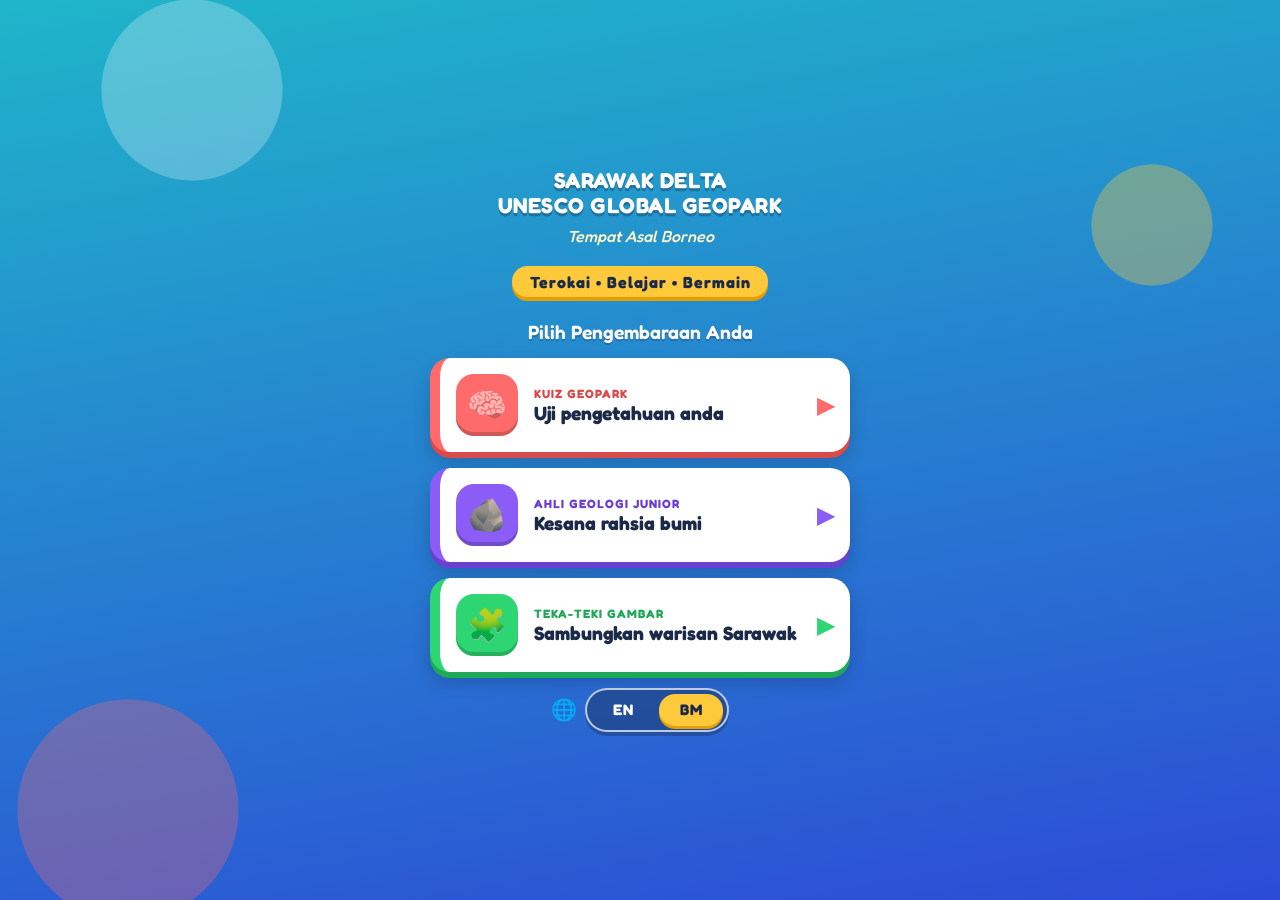
==== index-bm.html @ 1695d257 "added bm files" ====
<!DOCTYPE html>
<html lang="en">
<head>
    <meta charset="UTF-8">
    <meta name="viewport" content="width=device-width, initial-scale=1.0, maximum-scale=1.0, user-scalable=no">
    <title>Geopark Adventure</title>
    <link rel="stylesheet" href="style.css">
</head>
<body>
    <main class="home-page">
        <div class="home-logos">
            <img class="home-logo" src="images/swk-delta-logo.png" alt="Sarawak Delta Geopark logo" onerror="this.style.display='none'">
            <img class="home-logo" src="images/unesco-logo.png" alt="UNESCO logo" onerror="this.style.display='none'">
        </div>

        <h1 class="home-title">SARAWAK DELTA<br>UNESCO GLOBAL GEOPARK</h1>
        <h2 class="home-tagline">Tempat Asal Borneo</h2>
        <p class="home-badge">Terokai • Belajar • Bermain</p>

        <h3 class="home-subtitle">Pilih Pengembaraan Anda</h3>

        <nav class="card-list">
            <a class="home-link quiz" href="geoparkquiz-bm.html">
                <span class="card-icon" aria-hidden="true">🧠</span>
                <span class="card-text">
                    <span class="card-label">Kuiz Geopark</span>
                    <span class="card-title">Uji pengetahuan anda</span>
                </span>
                <span class="card-play" aria-hidden="true">▶</span>
            </a>

            <a class="home-link geologist" href="jrgeologist-bm.html">
                <span class="card-icon" aria-hidden="true">🪨</span>
                <span class="card-text">
                    <span class="card-label">Ahli Geologi Junior</span>
                    <span class="card-title">Kesana rahsia bumi</span>
                </span>
                <span class="card-play" aria-hidden="true">▶</span>
            </a>

            <a class="home-link puzzle" href="puzzle-bm.html">
                <span class="card-icon" aria-hidden="true">🧩</span>
                <span class="card-text">
                    <span class="card-label">Teka-Teki Gambar</span>
                    <span class="card-title">Sambungkan warisan Sarawak</span>
                </span>
                <span class="card-play" aria-hidden="true">▶</span>
            </a>
        </nav>

        <div class="lang-switch">
            <span class="lang-globe" aria-hidden="true">🌐</span>
            <div class="lang-toggle" role="group" aria-label="Language">
                <a class="lang-btn" href="index.html" lang="en" aria-current="true">EN</a>
                <a class="lang-btn active" href="index-bm.html" lang="ms">BM</a>
            </div>
        </div>
    </main>
</body>
</html>
---- style.css ----
/* ==========================================================
   Geopark Adventure - shared game styles (mobile first)
   ========================================================== */

@import url('https://fonts.googleapis.com/css2?family=Fredoka:wght@400;500;600;700&display=swap');

:root {
    --ink: #1b2a49;
    --ink-soft: #4a5a7a;
    --bg-top: #1fb5c9;
    --bg-bottom: #2d4bd6;
    --sun: #ffc93c;
    --sun-dark: #e59f00;
    --coral: #ff6b6b;
    --coral-dark: #d94a4a;
    --mint: #2ed573;
    --mint-dark: #1fa857;
    --sky: #3d8bfd;
    --sky-dark: #2467d1;
    --violet: #8b5cf6;
    --violet-dark: #6a3fd1;
    --card: #ffffff;
    --radius: 20px;
}

/* Reset & mobile touch optimisation */
* {
    user-select: none;
    -webkit-user-select: none;
    -webkit-tap-highlight-color: transparent;
    touch-action: manipulation;
    box-sizing: border-box;
    margin: 0;
    padding: 0;
}

html {
    background: var(--bg-bottom);
}

body {
    display: flex;
    flex-direction: column;
    align-items: center;
    min-height: 100vh;
    min-height: 100dvh;
    padding: 1rem;
    font-family: 'Fredoka', 'Trebuchet MS', sans-serif;
    color: var(--ink);
    background:
        radial-gradient(circle at 15% 10%, rgba(255, 255, 255, 0.25) 0 90px, transparent 91px),
        radial-gradient(circle at 90% 25%, rgba(255, 201, 60, 0.35) 0 60px, transparent 61px),
        radial-gradient(circle at 10% 90%, rgba(255, 107, 107, 0.3) 0 110px, transparent 111px),
        linear-gradient(170deg, var(--bg-top), var(--bg-bottom));
    background-attachment: fixed;
}

/* ==========================================================
   Buttons (chunky, pressable)
   ========================================================== */
button,
.btn-primary,
.btn-success,
.btn-secondary {
    width: 100%;
    padding: 0.8rem 1rem;
    font-family: inherit;
    font-size: 1.05rem;
    font-weight: 600;
    letter-spacing: 0.3px;
    color: #fff;
    border: none;
    border-radius: 16px;
    cursor: pointer;
    text-decoration: none;
    display: inline-flex;
    align-items: center;
    justify-content: center;
    transition: transform 0.08s ease, box-shadow 0.08s ease;
}

.btn-primary   { background: var(--sky);   box-shadow: 0 5px 0 var(--sky-dark); }
.btn-success   { background: var(--mint);  box-shadow: 0 5px 0 var(--mint-dark); }
.btn-secondary { background: var(--sun);   box-shadow: 0 5px 0 var(--sun-dark); color: var(--ink); }

button:active,
.btn-primary:active,
.btn-success:active,
.btn-secondary:active {
    transform: translateY(4px);
    box-shadow: 0 1px 0 rgba(0, 0, 0, 0.25);
}

/* ==========================================================
   HOME PAGE
   ========================================================== */
.home-page {
    width: 100%;
    max-width: 420px;
    display: flex;
    flex-direction: column;
    align-items: center;
    text-align: center;
    gap: 0.5rem;
    margin: auto 0;
    padding: 0.5rem 0 1.5rem;
}

.home-logos {
    display: flex;
    align-items: center;
    justify-content: center;
    gap: 1rem;
}

.home-logo {
    height: 64px;
    width: auto;
    max-width: 45%;
    object-fit: contain;
    filter: drop-shadow(0 3px 4px rgba(0, 0, 0, 0.25));
}

.home-title {
    margin-top: 0.5rem;
    font-size: 1.35rem;
    line-height: 1.15;
    font-weight: 700;
    color: #fff;
    letter-spacing: 0.5px;
    text-shadow: 0 3px 0 rgba(27, 42, 73, 0.35);
}

.home-tagline {
    font-size: 1rem;
    font-weight: 500;
    font-style: italic;
    color: #fff6c9;
}

.home-badge {
    margin-top: 0.75rem;
    padding: 0.35rem 1.1rem;
    font-size: 1rem;
    font-weight: 700;
    letter-spacing: 1px;
    color: var(--ink);
    background: var(--sun);
    border-radius: 999px;
    box-shadow: 0 4px 0 var(--sun-dark);
}

.home-subtitle {
    margin: 0.9rem 0 0.4rem;
    font-size: 1.2rem;
    font-weight: 600;
    color: #fff;
    text-shadow: 0 2px 0 rgba(27, 42, 73, 0.3);
}

/* Adventure cards */
.card-list {
    width: 100%;
    display: flex;
    flex-direction: column;
    gap: 1rem;
}

.home-link {
    --c: var(--sky);
    --c-dark: var(--sky-dark);
    display: flex;
    align-items: center;
    gap: 1rem;
    padding: 1rem;
    text-align: left;
    text-decoration: none;
    color: var(--ink);
    background: var(--card);
    border-radius: var(--radius);
    border-left: 10px solid var(--c);
    box-shadow: 0 6px 0 var(--c-dark), 0 10px 18px rgba(0, 0, 0, 0.18);
    transition: transform 0.08s ease, box-shadow 0.08s ease;
}

.home-link:active {
    transform: translateY(5px);
    box-shadow: 0 1px 0 var(--c-dark), 0 3px 6px rgba(0, 0, 0, 0.18);
}

.home-link.quiz     { --c: var(--coral);  --c-dark: var(--coral-dark); }
.home-link.geologist{ --c: var(--violet); --c-dark: var(--violet-dark); }
.home-link.puzzle   { --c: var(--mint);   --c-dark: var(--mint-dark); }

.card-icon {
    flex: 0 0 auto;
    width: 62px;
    height: 62px;
    display: grid;
    place-items: center;
    font-size: 2rem;
    background: var(--c);
    border-radius: 18px;
    box-shadow: inset 0 -4px 0 rgba(0, 0, 0, 0.18);
}

.card-text {
    flex: 1;
    display: flex;
    flex-direction: column;
    gap: 0.1rem;
}

.card-label {
    font-size: 0.75rem;
    font-weight: 700;
    letter-spacing: 1px;
    text-transform: uppercase;
    color: var(--c-dark);
}

.card-title {
    font-size: 1.2rem;
    font-weight: 700;
    line-height: 1.15;
}

.card-play {
    flex: 0 0 auto;
    font-size: 1.4rem;
    font-weight: 700;
    color: var(--c);
}

/* ==========================================================
   GAME PAGES - shared layout
   ========================================================== */
.game-header,
.game-footer {
    width: 100%;
    max-width: 420px;
}

.game-header {
    display: flex;
    justify-content: space-between;
    align-items: center;
    gap: 0.5rem;
    color: #fff;
}

.game-header h1 {
    font-size: 1.4rem;
    line-height: 1.1;
    text-shadow: 0 3px 0 rgba(27, 42, 73, 0.35);
}

.game-header p {
    font-size: 0.8rem;
    opacity: 0.9;
}

.stat-box {
    min-width: 66px;
    padding: 0.35rem 0.6rem;
    display: flex;
    flex-direction: column;
    align-items: center;
    background: rgba(255, 255, 255, 0.95);
    color: var(--ink);
    border-radius: 14px;
    box-shadow: 0 4px 0 rgba(27, 42, 73, 0.3);
}

.stat-box span:first-child {
    font-size: 0.65rem;
    font-weight: 600;
    text-transform: uppercase;
    letter-spacing: 0.5px;
    color: var(--ink-soft);
}

.stat-box span:last-child {
    font-size: 1.25rem;
    font-weight: 700;
    line-height: 1.1;
}

.game-main {
    display: flex;
    flex-direction: column;
    align-items: center;
    gap: 1rem;
    margin: auto 0;
    padding: 1rem 0;
}

.game-footer {
    display: flex;
    flex-direction: column;
    gap: 0.5rem;
}

.back-link {
    display: block;
    text-align: center;
    padding: 0.5rem;
    color: #fff;
    font-size: 0.95rem;
    font-weight: 500;
    text-decoration: none;
    opacity: 0.9;
}

/* Timer bar */
.timer-bar-container {
    width: 100%;
    max-width: 420px;
    height: 14px;
    margin-top: 0.75rem;
    background: rgba(27, 42, 73, 0.35);
    border-radius: 999px;
    overflow: hidden;
    border: 2px solid rgba(255, 255, 255, 0.7);
}

.timer-bar {
    height: 100%;
    width: 100%;
    background: linear-gradient(90deg, var(--mint), var(--sun));
    border-radius: 999px;
    transition: width 1s linear;
}

.timer-bar.warning { background: linear-gradient(90deg, var(--sun), var(--sun-dark)); }
.timer-bar.danger  { background: linear-gradient(90deg, var(--coral), var(--coral-dark)); }

.status-msg {
    min-height: 1.5rem;
    padding: 0.2rem 1rem;
    font-size: 0.95rem;
    font-weight: 500;
    color: #fff;
    text-align: center;
    background: rgba(27, 42, 73, 0.3);
    border-radius: 999px;
}

/* ==========================================================
   PUZZLE BOARD (image is 1600x1012)
   ========================================================== */
.puzzle-board-container {
    width: min(92vw, 420px);
    aspect-ratio: 1600 / 1012;
    position: relative;
    padding: 6px;
    background: #fff;
    border-radius: 18px;
    box-shadow: 0 6px 0 rgba(27, 42, 73, 0.35), 0 12px 20px rgba(0, 0, 0, 0.2);
}

.puzzle-grid {
    width: 100%;
    height: 100%;
    display: grid;
    grid-template-columns: repeat(3, 1fr);
    grid-template-rows: repeat(3, 1fr);
    gap: 3px;
    border-radius: 12px;
    overflow: hidden;
}

.tile {
    width: 100%;
    height: 100%;
    cursor: pointer;
    background-repeat: no-repeat;
    background-size: 300% 300%;
    border-radius: 6px;
    transition: transform 0.12s ease, box-shadow 0.12s ease;
}

.tile:active {
    transform: scale(0.96);
}

.tile.selected {
    z-index: 2;
    transform: scale(0.92);
    outline: 4px solid var(--sun);
    outline-offset: -4px;
    box-shadow: 0 0 14px 2px rgba(255, 201, 60, 0.9);
    animation: pulse 0.8s ease-in-out infinite alternate;
}

.tile.correct {
    box-shadow: inset 0 0 0 3px var(--mint);
}

@keyframes pulse {
    from { filter: brightness(1); }
    to   { filter: brightness(1.18); }
}

/* ==========================================================
   OVERLAYS & MODALS
   ========================================================== */
.overlay {
    position: fixed;
    inset: 0;
    display: flex;
    align-items: center;
    justify-content: center;
    padding: 1rem;
    z-index: 50;
    background: rgba(27, 42, 73, 0.8);
    backdrop-filter: blur(3px);
}

.overlay.hidden {
    display: none;
}

.modal {
    width: 100%;
    max-width: 380px;
    padding: 1.5rem 1.25rem;
    text-align: center;
    background: #fff;
    border-radius: 24px;
    border-top: 10px solid var(--sun);
    box-shadow: 0 8px 0 rgba(0, 0, 0, 0.25);
    animation: pop-in 0.3s cubic-bezier(0.34, 1.56, 0.64, 1);
}

.modal h2 {
    font-size: 1.6rem;
    color: var(--ink);
}

.modal p {
    margin-top: 0.4rem;
    font-size: 0.95rem;
    color: var(--ink-soft);
}

@keyframes pop-in {
    from { transform: scale(0.8); opacity: 0; }
    to   { transform: scale(1);   opacity: 1; }
}

.preview-container {
    margin: 1rem auto;
    overflow: hidden;
    padding: 5px;
    background: var(--sun);
    border-radius: 16px;
    box-shadow: none;
}

.preview-container img {
    width: 100%;
    height: 100%;
    display: block;
    object-fit: cover;
    border-radius: 11px;
}

.score-card {
    margin: 1rem 0;
    padding: 1rem;
    display: flex;
    flex-direction: column;
    gap: 0.25rem;
    background: linear-gradient(160deg, #fff7d6, #ffe8a3);
    border-radius: 18px;
}

.score-label {
    font-size: 0.8rem;
    font-weight: 600;
    text-transform: uppercase;
    letter-spacing: 1px;
    color: var(--ink-soft);
}

.score-value {
    font-size: 3.2rem;
    font-weight: 700;
    line-height: 1;
    color: var(--coral-dark);
    text-shadow: 0 3px 0 rgba(0, 0, 0, 0.12);
}

#score-breakdown {
    font-size: 0.85rem;
    font-weight: 500;
    color: var(--ink-soft);
}

.modal-actions {
    display: flex;
    gap: 0.75rem;
}

/* ==========================================================
   LANGUAGE SWITCHER (EN | BM)
   ========================================================== */
.lang-switch {
    margin-top: 0.5rem;
    display: inline-flex;
    align-items: center;
    gap: 0.5rem;
}

.lang-globe {
    font-size: 1.3rem;
}

.lang-toggle {
    display: inline-flex;
    padding: 4px;
    gap: 4px;
    background: rgba(27, 42, 73, 0.4);
    border: 2px solid rgba(255, 255, 255, 0.7);
    border-radius: 999px;
    box-shadow: 0 4px 0 rgba(27, 42, 73, 0.35);
}

.lang-btn {
    min-width: 64px;
    padding: 0.4rem 1rem;
    text-align: center;
    font-size: 0.95rem;
    font-weight: 700;
    letter-spacing: 1px;
    text-decoration: none;
    color: #fff;
    border-radius: 999px;
    transition: transform 0.08s ease;
}

.lang-btn:active {
    transform: scale(0.94);
}

.lang-btn.active {
    color: var(--ink);
    background: var(--sun);
    box-shadow: 0 3px 0 var(--sun-dark);
    pointer-events: none;
}
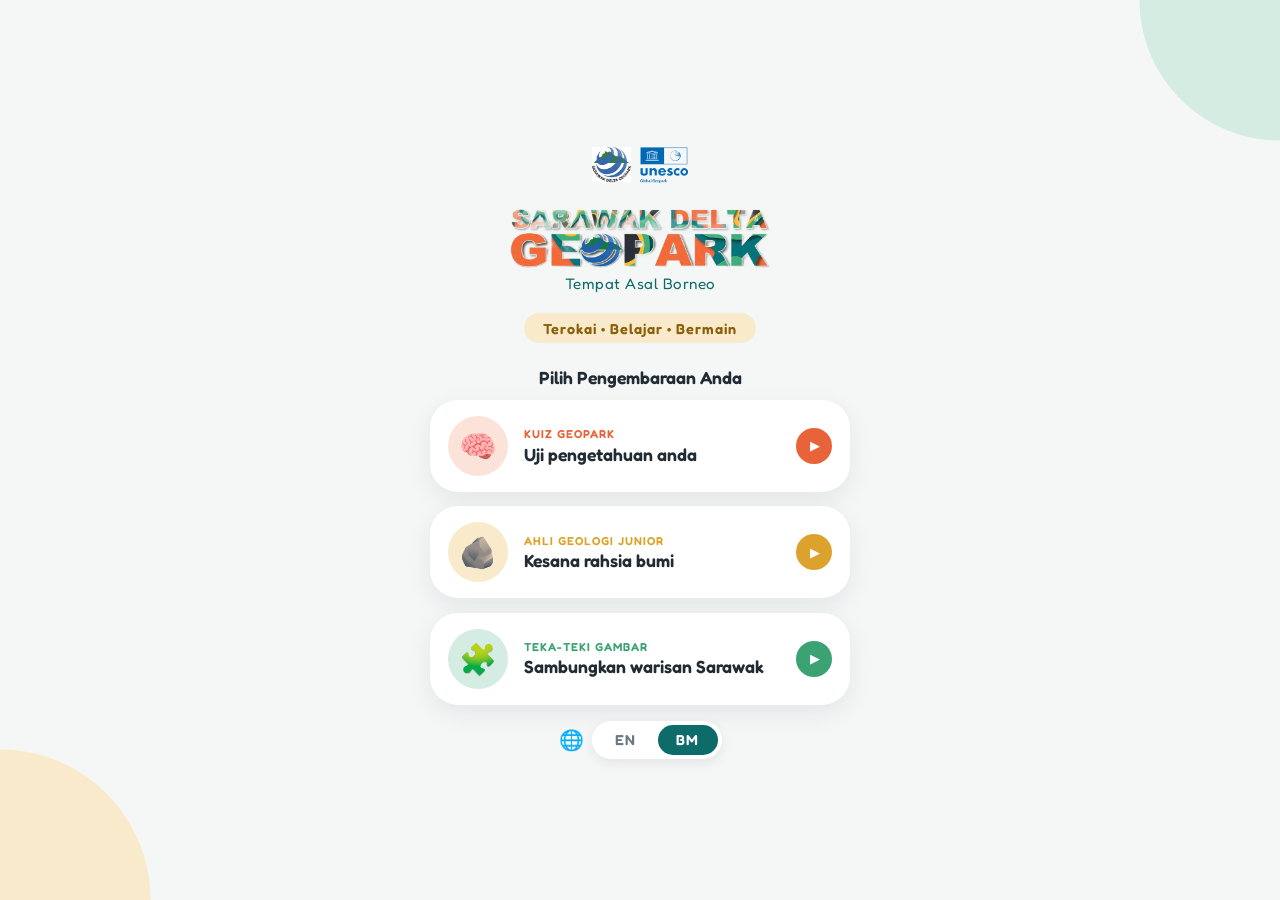
==== commit 4fc2a227: "different design based on theme of delta website (changed coloring)" ====
--- a/index-bm.html
+++ b/index-bm.html
@@ -9,11 +9,12 @@
 <body>
     <main class="home-page">
         <div class="home-logos">
-            <img class="home-logo" src="images/swk-delta-logo.png" alt="Sarawak Delta Geopark logo" onerror="this.style.display='none'">
-            <img class="home-logo" src="images/unesco-logo.png" alt="UNESCO logo" onerror="this.style.display='none'">
+            <img class="home-logo" src="images/logo.png" alt="Sarawak Delta Geopark logo" onerror="this.style.display='none'">
         </div>
 
-        <h1 class="home-title">SARAWAK DELTA<br>UNESCO GLOBAL GEOPARK</h1>
+        <div class="home-title">
+            <img src="images/swk-delta-nobg.png" alt="Sarawak Delta Geopark logo" onerror="this.style.display='none'">
+        </div>
         <h2 class="home-tagline">Tempat Asal Borneo</h2>
         <p class="home-badge">Terokai • Belajar • Bermain</p>
 
--- a/style.css
+++ b/style.css
@@ -1,26 +1,34 @@
 /* ==========================================================
-   Geopark Adventure - shared game styles (mobile first)
+   Geopark Adventure - minimal, cute game theme (mobile first)
+   Borderless · rounded · soft shadows · flat colour
    ========================================================== */
 
 @import url('https://fonts.googleapis.com/css2?family=Fredoka:wght@400;500;600;700&display=swap');
 
 :root {
-    --ink: #1b2a49;
-    --ink-soft: #4a5a7a;
-    --bg-top: #1fb5c9;
-    --bg-bottom: #2d4bd6;
-    --sun: #ffc93c;
-    --sun-dark: #e59f00;
-    --coral: #ff6b6b;
-    --coral-dark: #d94a4a;
-    --mint: #2ed573;
-    --mint-dark: #1fa857;
-    --sky: #3d8bfd;
-    --sky-dark: #2467d1;
-    --violet: #8b5cf6;
-    --violet-dark: #6a3fd1;
-    --card: #ffffff;
-    --radius: 20px;
+    /* Brand palette */
+    --coral:      #E86339;
+    --deep-teal:  #0D6B6A;
+    --light-teal: #3AA273;
+    --mustard:    #DDA22C;
+    --slate:      #202B33;
+    --blue:       #3266AC;
+    --blue-dark:  #1E4287;
+    --white:      #FFFFFF;
+
+    /* Soft tints (for chips, icon bubbles, backgrounds) */
+    --coral-soft:      #FCE3DA;
+    --teal-soft:       #D4ECE1;
+    --mustard-soft:    #F8EACB;
+    --blue-soft:       #D9E3F2;
+    --page:            #F4F7F6;
+
+    /* Roles */
+    --ink:       var(--slate);
+    --ink-soft:  #6B7882;
+    --radius:    28px;
+    --shadow:    0 8px 24px rgba(32, 43, 51, 0.08);
+    --shadow-sm: 0 4px 12px rgba(32, 43, 51, 0.08);
 }
 
 /* Reset & mobile touch optimisation */
@@ -32,10 +40,12 @@
     box-sizing: border-box;
     margin: 0;
     padding: 0;
+    border: 0;
+    outline: 0;
 }
 
 html {
-    background: var(--bg-bottom);
+    background: var(--page);
 }
 
 body {
@@ -44,51 +54,49 @@
     align-items: center;
     min-height: 100vh;
     min-height: 100dvh;
-    padding: 1rem;
+    padding: 1.25rem;
     font-family: 'Fredoka', 'Trebuchet MS', sans-serif;
     color: var(--ink);
     background:
-        radial-gradient(circle at 15% 10%, rgba(255, 255, 255, 0.25) 0 90px, transparent 91px),
-        radial-gradient(circle at 90% 25%, rgba(255, 201, 60, 0.35) 0 60px, transparent 61px),
-        radial-gradient(circle at 10% 90%, rgba(255, 107, 107, 0.3) 0 110px, transparent 111px),
-        linear-gradient(170deg, var(--bg-top), var(--bg-bottom));
+        radial-gradient(circle at 100% 0%, var(--teal-soft) 0 140px, transparent 141px),
+        radial-gradient(circle at 0% 100%, var(--mustard-soft) 0 150px, transparent 151px),
+        var(--page);
     background-attachment: fixed;
 }
 
 /* ==========================================================
-   Buttons (chunky, pressable)
+   Buttons (flat pills)
    ========================================================== */
 button,
 .btn-primary,
 .btn-success,
 .btn-secondary {
     width: 100%;
-    padding: 0.8rem 1rem;
+    padding: 0.9rem 1.25rem;
     font-family: inherit;
     font-size: 1.05rem;
     font-weight: 600;
-    letter-spacing: 0.3px;
-    color: #fff;
-    border: none;
-    border-radius: 16px;
+    color: var(--white);
+    border-radius: 999px;
     cursor: pointer;
     text-decoration: none;
     display: inline-flex;
     align-items: center;
     justify-content: center;
-    transition: transform 0.08s ease, box-shadow 0.08s ease;
-}
-
-.btn-primary   { background: var(--sky);   box-shadow: 0 5px 0 var(--sky-dark); }
-.btn-success   { background: var(--mint);  box-shadow: 0 5px 0 var(--mint-dark); }
-.btn-secondary { background: var(--sun);   box-shadow: 0 5px 0 var(--sun-dark); color: var(--ink); }
+    box-shadow: var(--shadow-sm);
+    transition: transform 0.12s ease, filter 0.12s ease;
+}
+
+.btn-primary   { background: var(--blue); }
+.btn-success   { background: var(--light-teal); }
+.btn-secondary { background: var(--mustard-soft); color: #8A5F0A; box-shadow: none; }
 
 button:active,
 .btn-primary:active,
 .btn-success:active,
 .btn-secondary:active {
-    transform: translateY(4px);
-    box-shadow: 0 1px 0 rgba(0, 0, 0, 0.25);
+    transform: scale(0.96);
+    filter: brightness(0.95);
 }
 
 /* ==========================================================
@@ -110,52 +118,48 @@
     display: flex;
     align-items: center;
     justify-content: center;
-    gap: 1rem;
+    gap: 1.25rem;
+	margin-bottom: -1rem;
 }
 
 .home-logo {
-    height: 64px;
+    height: 80px;
     width: auto;
     max-width: 45%;
     object-fit: contain;
-    filter: drop-shadow(0 3px 4px rgba(0, 0, 0, 0.25));
-}
-
-.home-title {
-    margin-top: 0.5rem;
-    font-size: 1.35rem;
-    line-height: 1.15;
-    font-weight: 700;
-    color: #fff;
-    letter-spacing: 0.5px;
-    text-shadow: 0 3px 0 rgba(27, 42, 73, 0.35);
+}
+
+.home-title img{
+	width: 280px;
+	height: auto;
+	margin-bottom: -1rem;
+
 }
 
 .home-tagline {
-    font-size: 1rem;
-    font-weight: 500;
-    font-style: italic;
-    color: #fff6c9;
+	margin-top: 0;
+    font-size: 0.95rem;
+    font-weight: 400;
+	letter-spacing: 0.5px;
+    color: var(--deep-teal);
 }
 
 .home-badge {
     margin-top: 0.75rem;
-    padding: 0.35rem 1.1rem;
-    font-size: 1rem;
-    font-weight: 700;
+    padding: 0.4rem 1.2rem;
+    font-size: 0.9rem;
+    font-weight: 600;
     letter-spacing: 1px;
+    color: #8A5F0A;
+    background: var(--mustard-soft);
+    border-radius: 999px;
+}
+
+.home-subtitle {
+    margin: 1rem 0 0.25rem;
+    font-size: 1.1rem;
+    font-weight: 600;
     color: var(--ink);
-    background: var(--sun);
-    border-radius: 999px;
-    box-shadow: 0 4px 0 var(--sun-dark);
-}
-
-.home-subtitle {
-    margin: 0.9rem 0 0.4rem;
-    font-size: 1.2rem;
-    font-weight: 600;
-    color: #fff;
-    text-shadow: 0 2px 0 rgba(27, 42, 73, 0.3);
 }
 
 /* Adventure cards */
@@ -163,127 +167,132 @@
     width: 100%;
     display: flex;
     flex-direction: column;
+    gap: 0.9rem;
+}
+
+.home-link {
+    --c: var(--blue);
+    --c-soft: var(--blue-soft);
+    display: flex;
+    align-items: center;
     gap: 1rem;
-}
-
-.home-link {
-    --c: var(--sky);
-    --c-dark: var(--sky-dark);
-    display: flex;
-    align-items: center;
-    gap: 1rem;
-    padding: 1rem;
+    padding: 1rem 1.1rem;
     text-align: left;
     text-decoration: none;
     color: var(--ink);
-    background: var(--card);
+    background: var(--white);
     border-radius: var(--radius);
-    border-left: 10px solid var(--c);
-    box-shadow: 0 6px 0 var(--c-dark), 0 10px 18px rgba(0, 0, 0, 0.18);
-    transition: transform 0.08s ease, box-shadow 0.08s ease;
+    box-shadow: var(--shadow);
+    transition: transform 0.12s ease, box-shadow 0.12s ease;
 }
 
 .home-link:active {
-    transform: translateY(5px);
-    box-shadow: 0 1px 0 var(--c-dark), 0 3px 6px rgba(0, 0, 0, 0.18);
-}
-
-.home-link.quiz     { --c: var(--coral);  --c-dark: var(--coral-dark); }
-.home-link.geologist{ --c: var(--violet); --c-dark: var(--violet-dark); }
-.home-link.puzzle   { --c: var(--mint);   --c-dark: var(--mint-dark); }
+    transform: scale(0.97);
+    box-shadow: var(--shadow-sm);
+}
+
+.home-link.quiz      { --c: var(--coral);       --c-soft: var(--coral-soft); }
+.home-link.geologist { --c: var(--mustard);     --c-soft: var(--mustard-soft); }
+.home-link.puzzle    { --c: var(--light-teal);  --c-soft: var(--teal-soft); }
 
 .card-icon {
     flex: 0 0 auto;
-    width: 62px;
-    height: 62px;
+    width: 60px;
+    height: 60px;
     display: grid;
     place-items: center;
-    font-size: 2rem;
-    background: var(--c);
-    border-radius: 18px;
-    box-shadow: inset 0 -4px 0 rgba(0, 0, 0, 0.18);
+    font-size: 1.9rem;
+    background: var(--c-soft);
+    border-radius: 50%;
 }
 
 .card-text {
     flex: 1;
     display: flex;
     flex-direction: column;
-    gap: 0.1rem;
+    gap: 0.15rem;
 }
 
 .card-label {
-    font-size: 0.75rem;
-    font-weight: 700;
+    font-size: 0.72rem;
+    font-weight: 600;
     letter-spacing: 1px;
     text-transform: uppercase;
-    color: var(--c-dark);
+    color: var(--c);
 }
 
 .card-title {
+    font-size: 1.1rem;
+    font-weight: 600;
+    line-height: 1.2;
+}
+
+.card-play {
+    flex: 0 0 auto;
+    width: 36px;
+    height: 36px;
+    display: grid;
+    place-items: center;
+    font-size: 0.8rem;
+    color: var(--white);
+    background: var(--c);
+    border-radius: 50%;
+    padding-left: 2px;
+}
+
+/* ==========================================================
+   GAME PAGES - shared layout
+   ========================================================== */
+.game-header,
+.game-footer {
+    width: 100%;
+    max-width: 420px;
+}
+
+.game-header {
+    display: flex;
+    justify-content: space-between;
+    align-items: center;
+    gap: 0.5rem;
+    color: var(--ink);
+}
+
+.game-header h1 {
+    font-size: 1.3rem;
+    line-height: 1.1;
+    color: var(--deep-teal);
+}
+
+.game-header p {
+    font-size: 0.8rem;
+    color: var(--ink-soft);
+}
+
+.stat-box {
+    min-width: 68px;
+    padding: 0.4rem 0.7rem;
+    display: flex;
+    flex-direction: column;
+    align-items: center;
+    background: var(--white);
+    color: var(--ink);
+    border-radius: 18px;
+    box-shadow: var(--shadow-sm);
+}
+
+.stat-box span:first-child {
+    font-size: 0.62rem;
+    font-weight: 600;
+    text-transform: uppercase;
+    letter-spacing: 0.5px;
+    color: var(--ink-soft);
+}
+
+.stat-box span:last-child {
     font-size: 1.2rem;
     font-weight: 700;
-    line-height: 1.15;
-}
-
-.card-play {
-    flex: 0 0 auto;
-    font-size: 1.4rem;
-    font-weight: 700;
-    color: var(--c);
-}
-
-/* ==========================================================
-   GAME PAGES - shared layout
-   ========================================================== */
-.game-header,
-.game-footer {
-    width: 100%;
-    max-width: 420px;
-}
-
-.game-header {
-    display: flex;
-    justify-content: space-between;
-    align-items: center;
-    gap: 0.5rem;
-    color: #fff;
-}
-
-.game-header h1 {
-    font-size: 1.4rem;
     line-height: 1.1;
-    text-shadow: 0 3px 0 rgba(27, 42, 73, 0.35);
-}
-
-.game-header p {
-    font-size: 0.8rem;
-    opacity: 0.9;
-}
-
-.stat-box {
-    min-width: 66px;
-    padding: 0.35rem 0.6rem;
-    display: flex;
-    flex-direction: column;
-    align-items: center;
-    background: rgba(255, 255, 255, 0.95);
-    color: var(--ink);
-    border-radius: 14px;
-    box-shadow: 0 4px 0 rgba(27, 42, 73, 0.3);
-}
-
-.stat-box span:first-child {
-    font-size: 0.65rem;
-    font-weight: 600;
-    text-transform: uppercase;
-    letter-spacing: 0.5px;
-    color: var(--ink-soft);
-}
-
-.stat-box span:last-child {
-    font-size: 1.25rem;
-    font-weight: 700;
-    line-height: 1.1;
+    color: var(--blue);
 }
 
 .game-main {
@@ -305,45 +314,44 @@
     display: block;
     text-align: center;
     padding: 0.5rem;
-    color: #fff;
+    color: var(--ink-soft);
     font-size: 0.95rem;
     font-weight: 500;
     text-decoration: none;
-    opacity: 0.9;
 }
 
 /* Timer bar */
 .timer-bar-container {
     width: 100%;
     max-width: 420px;
-    height: 14px;
-    margin-top: 0.75rem;
-    background: rgba(27, 42, 73, 0.35);
+    height: 10px;
+    margin-top: 0.9rem;
+    background: var(--blue-soft);
     border-radius: 999px;
     overflow: hidden;
-    border: 2px solid rgba(255, 255, 255, 0.7);
 }
 
 .timer-bar {
     height: 100%;
     width: 100%;
-    background: linear-gradient(90deg, var(--mint), var(--sun));
-    border-radius: 999px;
-    transition: width 1s linear;
-}
-
-.timer-bar.warning { background: linear-gradient(90deg, var(--sun), var(--sun-dark)); }
-.timer-bar.danger  { background: linear-gradient(90deg, var(--coral), var(--coral-dark)); }
+    background: var(--light-teal);
+    border-radius: 999px;
+    transition: width 1s linear, background 0.3s ease;
+}
+
+.timer-bar.warning { background: var(--mustard); }
+.timer-bar.danger  { background: var(--coral); }
 
 .status-msg {
-    min-height: 1.5rem;
-    padding: 0.2rem 1rem;
-    font-size: 0.95rem;
+    min-height: 2rem;
+    padding: 0.35rem 1.1rem;
+    font-size: 0.9rem;
     font-weight: 500;
-    color: #fff;
+    color: var(--ink-soft);
     text-align: center;
-    background: rgba(27, 42, 73, 0.3);
-    border-radius: 999px;
+    background: var(--white);
+    border-radius: 999px;
+    box-shadow: var(--shadow-sm);
 }
 
 /* ==========================================================
@@ -353,10 +361,10 @@
     width: min(92vw, 420px);
     aspect-ratio: 1600 / 1012;
     position: relative;
-    padding: 6px;
-    background: #fff;
-    border-radius: 18px;
-    box-shadow: 0 6px 0 rgba(27, 42, 73, 0.35), 0 12px 20px rgba(0, 0, 0, 0.2);
+    padding: 8px;
+    background: var(--white);
+    border-radius: var(--radius);
+    box-shadow: var(--shadow);
 }
 
 .puzzle-grid {
@@ -365,41 +373,42 @@
     display: grid;
     grid-template-columns: repeat(3, 1fr);
     grid-template-rows: repeat(3, 1fr);
-    gap: 3px;
-    border-radius: 12px;
-    overflow: hidden;
+    gap: 4px;
 }
 
 .tile {
+    position: relative;
     width: 100%;
     height: 100%;
     cursor: pointer;
     background-repeat: no-repeat;
     background-size: 300% 300%;
-    border-radius: 6px;
-    transition: transform 0.12s ease, box-shadow 0.12s ease;
+    border-radius: 14px;
+    transition: transform 0.15s ease, box-shadow 0.15s ease, filter 0.15s ease;
 }
 
 .tile:active {
-    transform: scale(0.96);
+    transform: scale(0.95);
 }
 
 .tile.selected {
     z-index: 2;
-    transform: scale(0.92);
-    outline: 4px solid var(--sun);
-    outline-offset: -4px;
-    box-shadow: 0 0 14px 2px rgba(255, 201, 60, 0.9);
-    animation: pulse 0.8s ease-in-out infinite alternate;
-}
-
-.tile.correct {
-    box-shadow: inset 0 0 0 3px var(--mint);
-}
-
-@keyframes pulse {
-    from { filter: brightness(1); }
-    to   { filter: brightness(1.18); }
+    transform: scale(0.9);
+    box-shadow: 0 6px 18px rgba(221, 162, 44, 0.65);
+    filter: brightness(1.12) saturate(1.1);
+}
+
+/* Little green dot on correctly placed tiles */
+.tile.correct::after {
+    content: '';
+    position: absolute;
+    right: 8px;
+    bottom: 8px;
+    width: 12px;
+    height: 12px;
+    background: var(--light-teal);
+    border-radius: 50%;
+    box-shadow: 0 0 0 3px rgba(255, 255, 255, 0.9);
 }
 
 /* ==========================================================
@@ -413,8 +422,9 @@
     justify-content: center;
     padding: 1rem;
     z-index: 50;
-    background: rgba(27, 42, 73, 0.8);
-    backdrop-filter: blur(3px);
+    background: rgba(32, 43, 51, 0.55);
+    backdrop-filter: blur(6px);
+    -webkit-backdrop-filter: blur(6px);
 }
 
 .overlay.hidden {
@@ -424,18 +434,17 @@
 .modal {
     width: 100%;
     max-width: 380px;
-    padding: 1.5rem 1.25rem;
+    padding: 1.75rem 1.25rem 1.5rem;
     text-align: center;
-    background: #fff;
-    border-radius: 24px;
-    border-top: 10px solid var(--sun);
-    box-shadow: 0 8px 0 rgba(0, 0, 0, 0.25);
+    background: var(--white);
+    border-radius: 32px;
+    box-shadow: 0 16px 40px rgba(32, 43, 51, 0.2);
     animation: pop-in 0.3s cubic-bezier(0.34, 1.56, 0.64, 1);
 }
 
 .modal h2 {
-    font-size: 1.6rem;
-    color: var(--ink);
+    font-size: 1.5rem;
+    color: var(--deep-teal);
 }
 
 .modal p {
@@ -445,39 +454,42 @@
 }
 
 @keyframes pop-in {
-    from { transform: scale(0.8); opacity: 0; }
-    to   { transform: scale(1);   opacity: 1; }
+    from { transform: scale(0.85); opacity: 0; }
+    to   { transform: scale(1);    opacity: 1; }
 }
 
 .preview-container {
+    width: 100%;             
+    max-width: 280px;       
     margin: 1rem auto;
     overflow: hidden;
-    padding: 5px;
-    background: var(--sun);
-    border-radius: 16px;
+    padding: 0;
+    background: none;
+    border-radius: 20px;
     box-shadow: none;
 }
 
 .preview-container img {
     width: 100%;
-    height: 100%;
+    height: auto;         
+    aspect-ratio: 1600 / 1012;
     display: block;
     object-fit: cover;
-    border-radius: 11px;
+    border-radius: 20px;
 }
 
 .score-card {
     margin: 1rem 0;
-    padding: 1rem;
+    padding: 1.1rem;
     display: flex;
     flex-direction: column;
     gap: 0.25rem;
-    background: linear-gradient(160deg, #fff7d6, #ffe8a3);
-    border-radius: 18px;
+    background: var(--mustard-soft);
+    border-radius: 24px;
 }
 
 .score-label {
-    font-size: 0.8rem;
+    font-size: 0.75rem;
     font-weight: 600;
     text-transform: uppercase;
     letter-spacing: 1px;
@@ -485,11 +497,10 @@
 }
 
 .score-value {
-    font-size: 3.2rem;
+    font-size: 3rem;
     font-weight: 700;
     line-height: 1;
-    color: var(--coral-dark);
-    text-shadow: 0 3px 0 rgba(0, 0, 0, 0.12);
+    color: var(--coral);
 }
 
 #score-breakdown {
@@ -514,30 +525,29 @@
 }
 
 .lang-globe {
-    font-size: 1.3rem;
+    font-size: 1.25rem;
 }
 
 .lang-toggle {
     display: inline-flex;
     padding: 4px;
-    gap: 4px;
-    background: rgba(27, 42, 73, 0.4);
-    border: 2px solid rgba(255, 255, 255, 0.7);
-    border-radius: 999px;
-    box-shadow: 0 4px 0 rgba(27, 42, 73, 0.35);
+    gap: 2px;
+    background: var(--white);
+    border-radius: 999px;
+    box-shadow: var(--shadow-sm);
 }
 
 .lang-btn {
-    min-width: 64px;
+    min-width: 60px;
     padding: 0.4rem 1rem;
     text-align: center;
-    font-size: 0.95rem;
-    font-weight: 700;
+    font-size: 0.9rem;
+    font-weight: 600;
     letter-spacing: 1px;
     text-decoration: none;
-    color: #fff;
-    border-radius: 999px;
-    transition: transform 0.08s ease;
+    color: var(--ink-soft);
+    border-radius: 999px;
+    transition: transform 0.12s ease, background 0.12s ease;
 }
 
 .lang-btn:active {
@@ -545,8 +555,7 @@
 }
 
 .lang-btn.active {
-    color: var(--ink);
-    background: var(--sun);
-    box-shadow: 0 3px 0 var(--sun-dark);
+    color: var(--white);
+    background: var(--deep-teal);
     pointer-events: none;
 }
